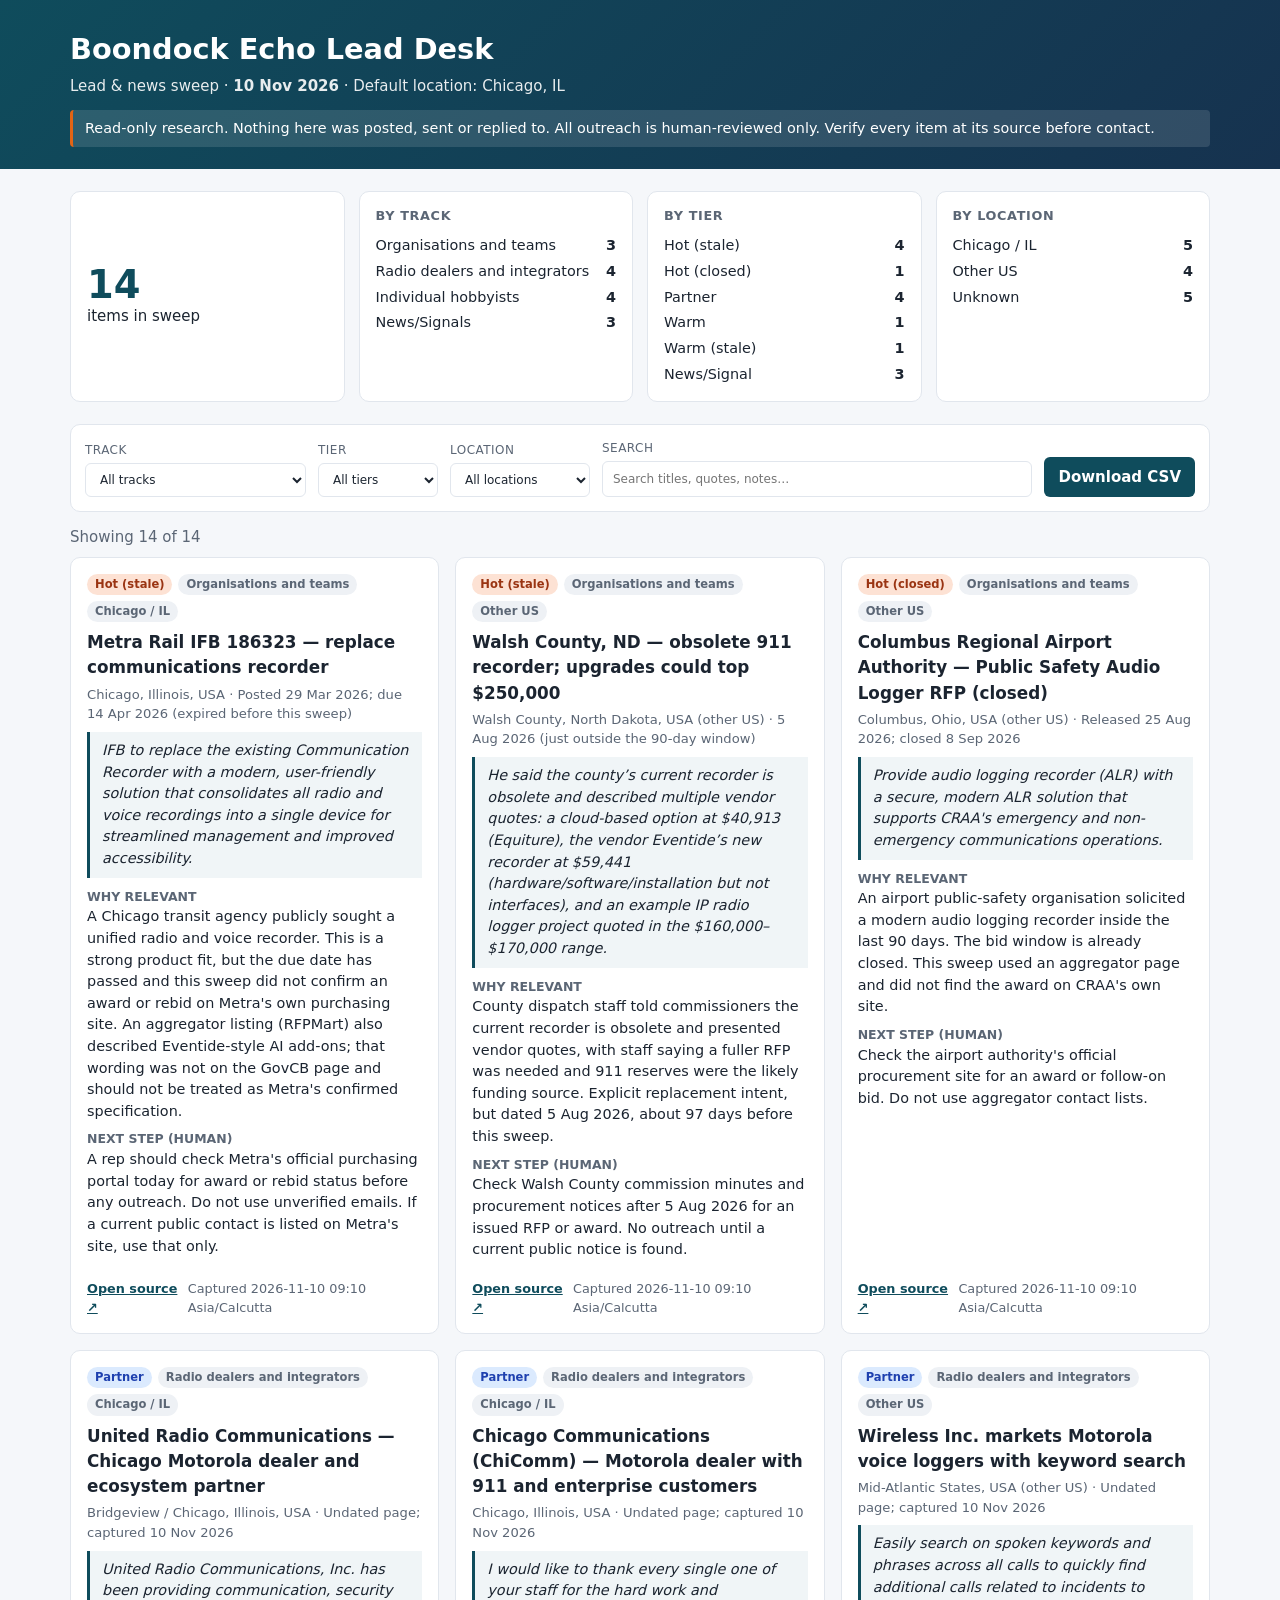
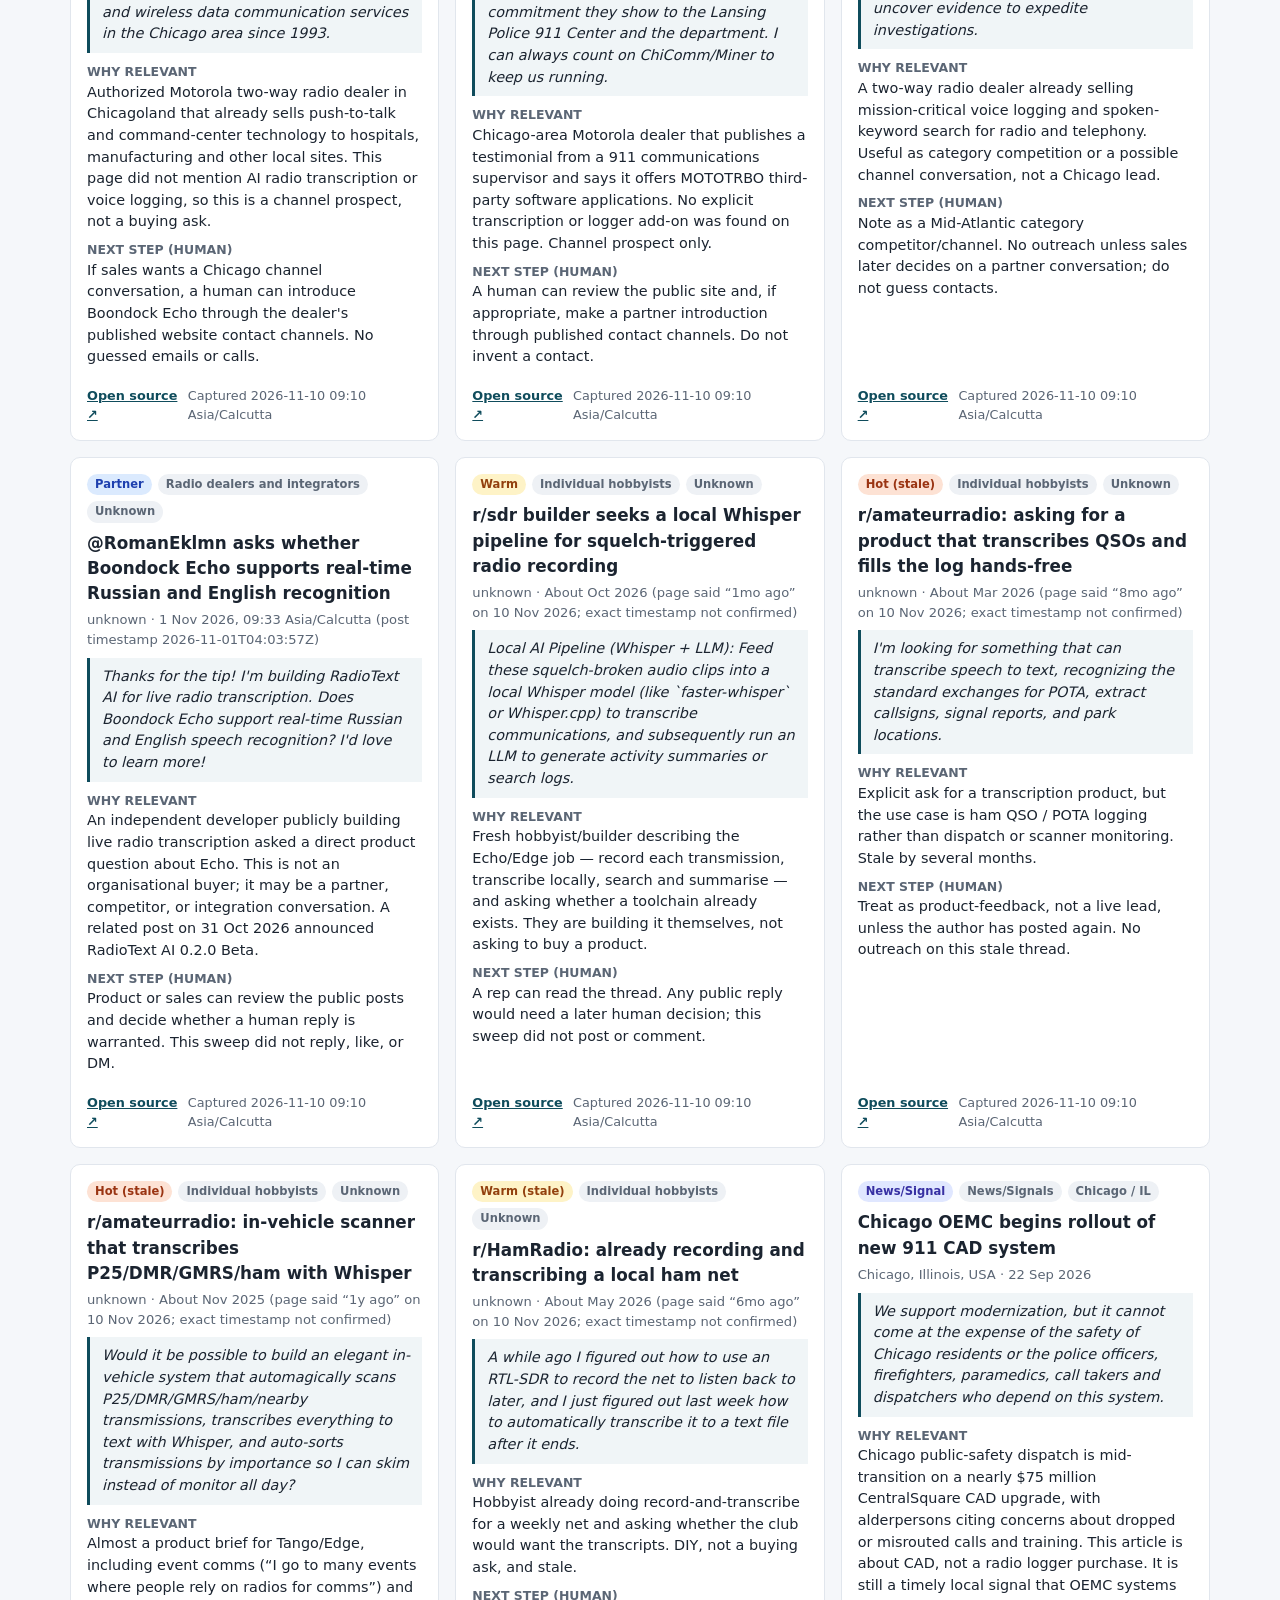
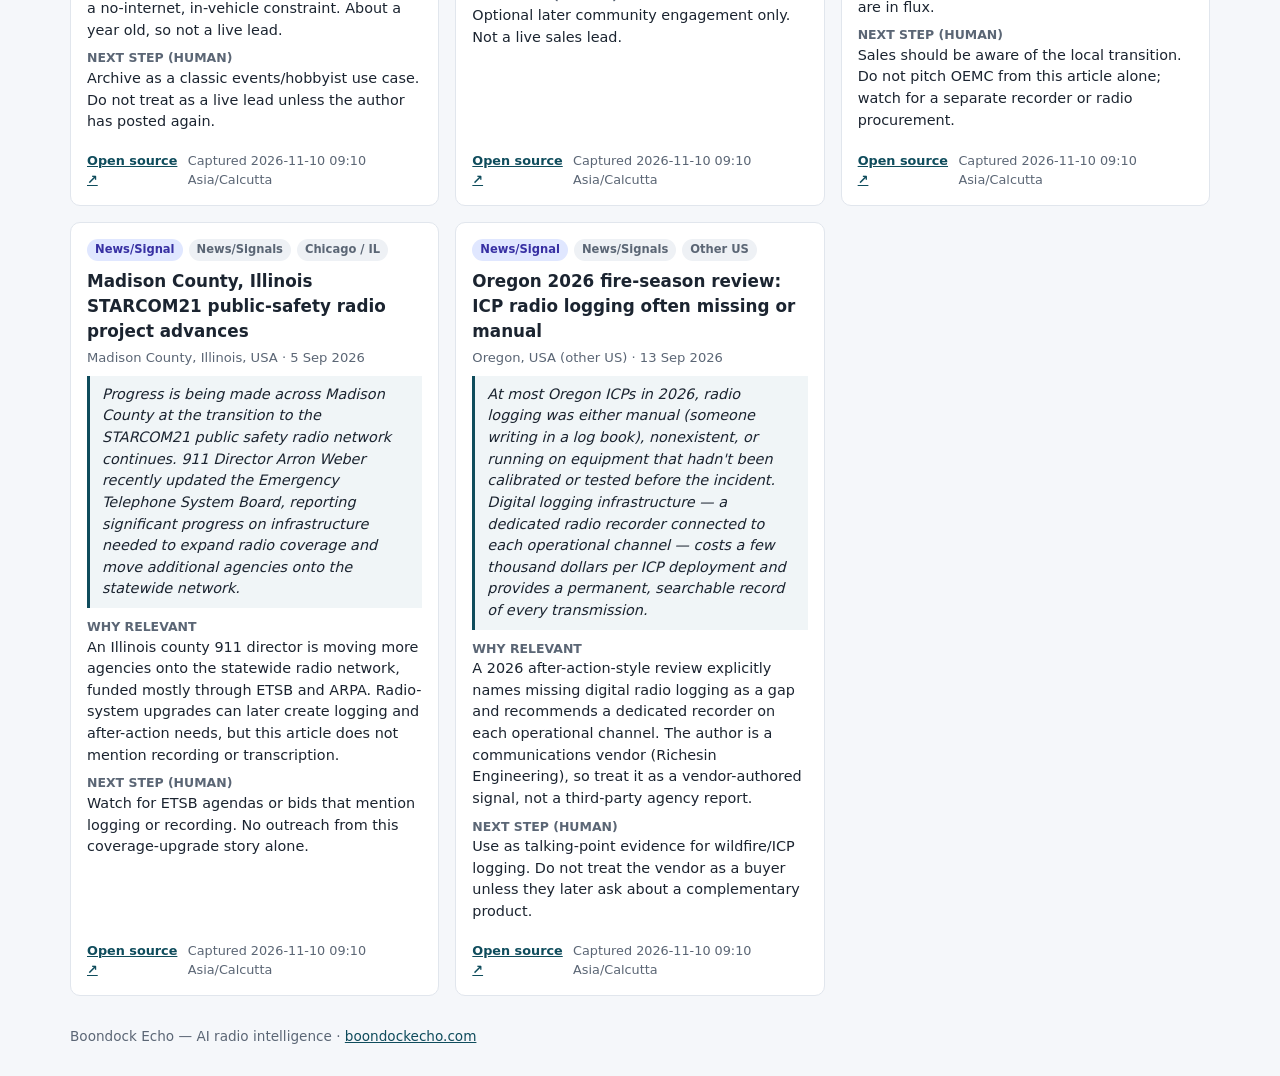
==== index.html @ 254ac1fb "Boondock Echo Lead Desk: static modular site with 10 Nov 2026 sweep" ====
<!doctype html>
<html lang="en">
<head>
<meta charset="utf-8">
<meta name="viewport" content="width=device-width, initial-scale=1">
<meta name="robots" content="noindex, nofollow">
<title>Boondock Echo Lead Desk</title>
<link rel="stylesheet" href="css/style.css">
</head>
<body>
<header class="hdr">
  <div class="wrap">
    <h1>Boondock Echo Lead Desk</h1>
    <p class="sub">Lead &amp; news sweep · <strong>10 Nov 2026</strong> · Default location: Chicago, IL</p>
    <p class="note">Read-only research. Nothing here was posted, sent or replied to. All outreach is human-reviewed only. Verify every item at its source before contact.</p>
  </div>
</header>
<main class="wrap">
  <section id="summary" class="summary" aria-label="Summary counts"></section>
  <section class="filters" aria-label="Filters">
    <label>Track <select id="f-track"><option value="">All tracks</option></select></label>
    <label>Tier <select id="f-tier"><option value="">All tiers</option></select></label>
    <label>Location <select id="f-loc">
      <option value="">All locations</option>
      <option value="chicago-il">Chicago / Illinois</option>
      <option value="other-us">Other US</option>
      <option value="unknown">Unknown</option>
    </select></label>
    <label class="grow">Search <input id="f-q" type="search" placeholder="Search titles, quotes, notes…"></label>
    <a id="csv-link" class="btn" href="data/sweep-2026-11-10.csv" download>Download CSV</a>
  </section>
  <p id="count" class="count"></p>
  <section id="leads" class="leads" aria-live="polite"></section>
</main>
<footer class="wrap foot">Boondock Echo — AI radio intelligence · <a href="https://boondockecho.com" target="_blank" rel="noopener noreferrer">boondockecho.com</a></footer>
<script type="module" src="js/main.js"></script>
</body>
</html>
---- css/style.css ----
:root{--bg:#f5f7fa;--card:#fff;--ink:#1b2430;--mute:#5b6675;--line:#e1e6ed;--brand:#0f4c5c;--accent:#e36414}
*{box-sizing:border-box}body{margin:0;font:15px/1.5 system-ui,-apple-system,Segoe UI,Roboto,sans-serif;background:var(--bg);color:var(--ink)}
.wrap{max-width:1180px;margin:0 auto;padding:0 20px}
.hdr{background:linear-gradient(135deg,#0f4c5c,#16324f);color:#fff;padding:28px 0 22px}
.hdr h1{margin:0 0 4px;font-size:1.8rem}.sub{margin:0;opacity:.9}.note{margin:12px 0 0;padding:8px 12px;background:rgba(255,255,255,.12);border-left:3px solid var(--accent);border-radius:4px;font-size:.9rem}
.summary{display:grid;grid-template-columns:repeat(auto-fit,minmax(220px,1fr));gap:14px;margin:22px 0}
.stat{background:var(--card);border:1px solid var(--line);border-radius:10px;padding:14px 16px}
.stat h3{margin:0 0 8px;font-size:.8rem;text-transform:uppercase;letter-spacing:.05em;color:var(--mute)}
.stat ul{list-style:none;margin:0;padding:0}.stat li{display:flex;justify-content:space-between;padding:2px 0;font-size:.9rem}
.stat.total{display:flex;flex-direction:column;justify-content:center;align-items:flex-start}.big{font-size:2.4rem;color:var(--brand);line-height:1}
.filters{display:flex;flex-wrap:wrap;gap:12px;align-items:flex-end;background:var(--card);border:1px solid var(--line);border-radius:10px;padding:14px}
.filters label{display:flex;flex-direction:column;font-size:.75rem;color:var(--mute);gap:4px;text-transform:uppercase;letter-spacing:.04em}
.filters .grow{flex:1;min-width:200px}
select,input{font:inherit;padding:8px 10px;border:1px solid var(--line);border-radius:6px;background:#fff;color:var(--ink);text-transform:none}
.btn{background:var(--brand);color:#fff;text-decoration:none;padding:9px 14px;border-radius:6px;font-weight:600}.btn:hover{background:#0b3a46}
.count{color:var(--mute);margin:14px 0 8px}
.leads{display:grid;grid-template-columns:repeat(auto-fill,minmax(340px,1fr));gap:16px;margin-bottom:30px}
.card{background:var(--card);border:1px solid var(--line);border-radius:10px;padding:16px;display:flex;flex-direction:column}
.card h2{font-size:1.05rem;margin:8px 0 4px}.card h2 a{color:var(--ink);text-decoration:none}.card h2 a:hover{color:var(--brand);text-decoration:underline}
.meta{color:var(--mute);font-size:.82rem;margin:0 0 8px}
blockquote{margin:0 0 10px;padding:8px 12px;border-left:3px solid var(--brand);background:#f0f5f7;font-style:italic;font-size:.9rem}
dl{margin:0 0 10px}.field dt{font-weight:600;font-size:.78rem;color:var(--mute);text-transform:uppercase}.field dd{margin:0 0 8px;font-size:.9rem}
.cfoot{margin-top:auto;display:flex;justify-content:space-between;align-items:center;gap:8px;font-size:.8rem;color:var(--mute)}
.src{color:var(--brand);font-weight:600}
.tags{display:flex;flex-wrap:wrap;gap:6px}.tag{font-size:.72rem;padding:2px 8px;border-radius:999px;background:#eef1f5;color:var(--mute);font-weight:600}
.tier-hot{background:#fde2d4;color:#9a3412}.tier-warm{background:#fef3c7;color:#92400e}.tier-partner{background:#dbeafe;color:#1e40af}.tier-news{background:#e0e7ff;color:#3730a3}
.empty{color:var(--mute);padding:20px}.foot{color:var(--mute);font-size:.85rem;padding-bottom:30px}.foot a{color:var(--brand)}
@media (max-width:600px){.leads{grid-template-columns:1fr}.hdr h1{font-size:1.4rem}.filters label{flex:1 1 45%}}
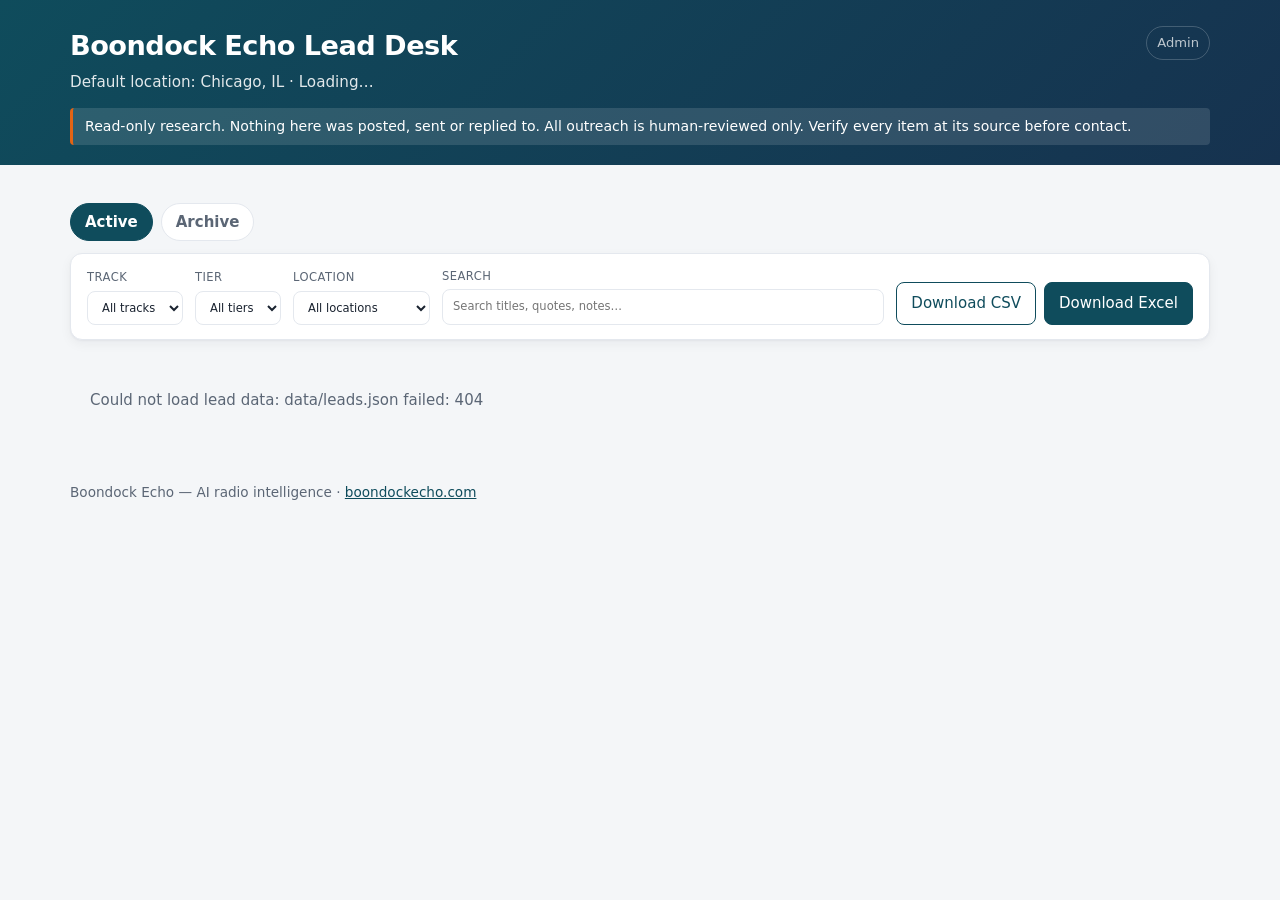
==== commit 0b4e8dc8: "Lead Desk: landscape cards, admin search page, Excel store Add the modular leaddesk Python package (" ====
--- a/index.html
+++ b/index.html
@@ -9,14 +9,23 @@
 </head>
 <body>
 <header class="hdr">
+  <div class="wrap hdr-top">
+    <div>
+      <h1>Boondock Echo Lead Desk</h1>
+      <p class="sub">Default location: Chicago, IL · <span id="last-updated">Loading…</span></p>
+    </div>
+    <a class="admin-link" href="admin.html">Admin</a>
+  </div>
   <div class="wrap">
-    <h1>Boondock Echo Lead Desk</h1>
-    <p class="sub">Lead &amp; news sweep · <strong>10 Nov 2026</strong> · Default location: Chicago, IL</p>
     <p class="note">Read-only research. Nothing here was posted, sent or replied to. All outreach is human-reviewed only. Verify every item at its source before contact.</p>
   </div>
 </header>
 <main class="wrap">
   <section id="summary" class="summary" aria-label="Summary counts"></section>
+  <nav class="tabs" aria-label="Lead lists">
+    <button type="button" id="tab-active" class="tab on" aria-pressed="true">Active</button>
+    <button type="button" id="tab-archive" class="tab" aria-pressed="false">Archive</button>
+  </nav>
   <section class="filters" aria-label="Filters">
     <label>Track <select id="f-track"><option value="">All tracks</option></select></label>
     <label>Tier <select id="f-tier"><option value="">All tiers</option></select></label>
@@ -27,7 +36,10 @@
       <option value="unknown">Unknown</option>
     </select></label>
     <label class="grow">Search <input id="f-q" type="search" placeholder="Search titles, quotes, notes…"></label>
-    <a id="csv-link" class="btn" href="data/sweep-2026-11-10.csv" download>Download CSV</a>
+    <div class="downloads">
+      <a id="csv-link" class="btn ghost" href="data/leads.csv" download>Download CSV</a>
+      <a id="xlsx-link" class="btn" href="data/leads.xlsx" download>Download Excel</a>
+    </div>
   </section>
   <p id="count" class="count"></p>
   <section id="leads" class="leads" aria-live="polite"></section>
--- a/css/style.css
+++ b/css/style.css
@@ -1,28 +1,92 @@
-:root{--bg:#f5f7fa;--card:#fff;--ink:#1b2430;--mute:#5b6675;--line:#e1e6ed;--brand:#0f4c5c;--accent:#e36414}
-*{box-sizing:border-box}body{margin:0;font:15px/1.5 system-ui,-apple-system,Segoe UI,Roboto,sans-serif;background:var(--bg);color:var(--ink)}
+:root{
+  --bg:#f4f6f8;
+  --card:#fff;
+  --ink:#1a2330;
+  --mute:#5b6675;
+  --line:#e4e8ee;
+  --brand:#0f4c5c;
+  --brand-2:#16324f;
+  --accent:#e36414;
+  --shadow:0 1px 2px rgba(16,24,40,.04), 0 4px 12px rgba(16,24,40,.05);
+}
+*{box-sizing:border-box}
+body{margin:0;font:15px/1.5 "Segoe UI",system-ui,-apple-system,Roboto,sans-serif;background:var(--bg);color:var(--ink)}
 .wrap{max-width:1180px;margin:0 auto;padding:0 20px}
-.hdr{background:linear-gradient(135deg,#0f4c5c,#16324f);color:#fff;padding:28px 0 22px}
-.hdr h1{margin:0 0 4px;font-size:1.8rem}.sub{margin:0;opacity:.9}.note{margin:12px 0 0;padding:8px 12px;background:rgba(255,255,255,.12);border-left:3px solid var(--accent);border-radius:4px;font-size:.9rem}
-.summary{display:grid;grid-template-columns:repeat(auto-fit,minmax(220px,1fr));gap:14px;margin:22px 0}
-.stat{background:var(--card);border:1px solid var(--line);border-radius:10px;padding:14px 16px}
-.stat h3{margin:0 0 8px;font-size:.8rem;text-transform:uppercase;letter-spacing:.05em;color:var(--mute)}
-.stat ul{list-style:none;margin:0;padding:0}.stat li{display:flex;justify-content:space-between;padding:2px 0;font-size:.9rem}
-.stat.total{display:flex;flex-direction:column;justify-content:center;align-items:flex-start}.big{font-size:2.4rem;color:var(--brand);line-height:1}
-.filters{display:flex;flex-wrap:wrap;gap:12px;align-items:flex-end;background:var(--card);border:1px solid var(--line);border-radius:10px;padding:14px}
-.filters label{display:flex;flex-direction:column;font-size:.75rem;color:var(--mute);gap:4px;text-transform:uppercase;letter-spacing:.04em}
+.hdr{background:linear-gradient(135deg,var(--brand),var(--brand-2));color:#fff;padding:26px 0 20px}
+.hdr-top{display:flex;justify-content:space-between;align-items:flex-start;gap:16px}
+.hdr h1{margin:0 0 4px;font-size:1.7rem;letter-spacing:-.02em;font-weight:650}
+.sub{margin:0;opacity:.88;font-size:.95rem}
+.note{margin:14px 0 0;padding:8px 12px;background:rgba(255,255,255,.12);border-left:3px solid var(--accent);border-radius:4px;font-size:.88rem}
+.note code{font-size:.86em}
+.admin-link{color:#fff;opacity:.72;font-size:.82rem;text-decoration:none;border:1px solid rgba(255,255,255,.28);padding:6px 10px;border-radius:999px;white-space:nowrap}
+.admin-link:hover{opacity:1;background:rgba(255,255,255,.1)}
+.summary{display:grid;grid-template-columns:repeat(auto-fit,minmax(200px,1fr));gap:12px;margin:22px 0 16px}
+.stat{background:var(--card);border:1px solid var(--line);border-radius:12px;padding:14px 16px;box-shadow:var(--shadow)}
+.stat h3{margin:0 0 8px;font-size:.74rem;text-transform:uppercase;letter-spacing:.06em;color:var(--mute)}
+.stat ul{list-style:none;margin:0;padding:0}
+.stat li{display:flex;justify-content:space-between;padding:2px 0;font-size:.9rem}
+.stat.total{display:flex;flex-direction:column;justify-content:center;gap:4px}
+.big{font-size:2.2rem;color:var(--brand);line-height:1;font-weight:700}
+.new-pill{display:inline-flex;align-items:center;gap:6px;background:#ecfdf3;color:#166534;font-size:.78rem;font-weight:700;padding:3px 9px;border-radius:999px}
+.tabs{display:flex;gap:8px;margin:0 0 12px}
+.tab{appearance:none;border:1px solid var(--line);background:#fff;color:var(--mute);border-radius:999px;padding:7px 14px;font:inherit;font-weight:600;cursor:pointer}
+.tab.on{background:var(--brand);color:#fff;border-color:var(--brand)}
+.filters{display:flex;flex-wrap:wrap;gap:12px;align-items:flex-end;background:var(--card);border:1px solid var(--line);border-radius:12px;padding:14px 16px;box-shadow:var(--shadow)}
+.filters label{display:flex;flex-direction:column;font-size:.72rem;color:var(--mute);gap:4px;text-transform:uppercase;letter-spacing:.04em}
 .filters .grow{flex:1;min-width:200px}
-select,input{font:inherit;padding:8px 10px;border:1px solid var(--line);border-radius:6px;background:#fff;color:var(--ink);text-transform:none}
-.btn{background:var(--brand);color:#fff;text-decoration:none;padding:9px 14px;border-radius:6px;font-weight:600}.btn:hover{background:#0b3a46}
-.count{color:var(--mute);margin:14px 0 8px}
-.leads{display:grid;grid-template-columns:repeat(auto-fill,minmax(340px,1fr));gap:16px;margin-bottom:30px}
-.card{background:var(--card);border:1px solid var(--line);border-radius:10px;padding:16px;display:flex;flex-direction:column}
-.card h2{font-size:1.05rem;margin:8px 0 4px}.card h2 a{color:var(--ink);text-decoration:none}.card h2 a:hover{color:var(--brand);text-decoration:underline}
-.meta{color:var(--mute);font-size:.82rem;margin:0 0 8px}
-blockquote{margin:0 0 10px;padding:8px 12px;border-left:3px solid var(--brand);background:#f0f5f7;font-style:italic;font-size:.9rem}
-dl{margin:0 0 10px}.field dt{font-weight:600;font-size:.78rem;color:var(--mute);text-transform:uppercase}.field dd{margin:0 0 8px;font-size:.9rem}
-.cfoot{margin-top:auto;display:flex;justify-content:space-between;align-items:center;gap:8px;font-size:.8rem;color:var(--mute)}
-.src{color:var(--brand);font-weight:600}
-.tags{display:flex;flex-wrap:wrap;gap:6px}.tag{font-size:.72rem;padding:2px 8px;border-radius:999px;background:#eef1f5;color:var(--mute);font-weight:600}
-.tier-hot{background:#fde2d4;color:#9a3412}.tier-warm{background:#fef3c7;color:#92400e}.tier-partner{background:#dbeafe;color:#1e40af}.tier-news{background:#e0e7ff;color:#3730a3}
-.empty{color:var(--mute);padding:20px}.foot{color:var(--mute);font-size:.85rem;padding-bottom:30px}.foot a{color:var(--brand)}
-@media (max-width:600px){.leads{grid-template-columns:1fr}.hdr h1{font-size:1.4rem}.filters label{flex:1 1 45%}}
+select,input,textarea{font:inherit;padding:8px 10px;border:1px solid var(--line);border-radius:8px;background:#fff;color:var(--ink);text-transform:none;width:100%}
+textarea{resize:vertical;line-height:1.45}
+.downloads{display:flex;gap:8px;flex-wrap:wrap}
+.btn{background:var(--brand);color:#fff;text-decoration:none;padding:9px 14px;border-radius:8px;font-weight:600;border:1px solid var(--brand);display:inline-flex;align-items:center;justify-content:center;cursor:pointer;font:inherit}
+.btn:hover{background:#0b3a46}
+.btn.ghost{background:#fff;color:var(--brand)}
+.btn.ghost:hover{background:#f0f5f7}
+.btn.done{background:#fff;color:#9a3412;border-color:#f4c7b0}
+.btn.done:hover{background:#fff4ed}
+.count{color:var(--mute);margin:14px 0 10px}
+.leads{display:flex;flex-direction:column;gap:12px;margin-bottom:36px}
+.card{background:var(--card);border:1px solid var(--line);border-radius:14px;padding:16px 18px;display:grid;grid-template-columns:170px minmax(0,1fr) 190px;gap:16px 22px;box-shadow:var(--shadow);align-items:start}
+.card.leaving{opacity:.35;transition:opacity .2s ease}
+.card-left,.card-right{display:flex;flex-direction:column;gap:8px}
+.card-right{align-items:flex-end;text-align:right}
+.card h2{font-size:1.05rem;margin:0 0 6px;line-height:1.35;letter-spacing:-.01em;font-weight:650}
+.card h2 a{color:var(--ink);text-decoration:none}
+.card h2 a:hover{color:var(--brand);text-decoration:underline}
+.quote-line{margin:0 0 8px;color:#334155;font-style:italic;white-space:nowrap;overflow:hidden;text-overflow:ellipsis}
+.quote-line::before{content:"“"}
+.quote-line::after{content:"”"}
+.why{margin:0;color:var(--mute);font-size:.9rem;display:-webkit-box;-webkit-line-clamp:2;-webkit-box-orient:vertical;overflow:hidden}
+.next{margin:6px 0 0;color:var(--mute);font-size:.8rem}
+.meta-date{color:var(--mute);font-size:.8rem}
+.loc{font-size:.86rem;color:var(--ink);font-weight:600}
+.card-actions{display:flex;flex-wrap:wrap;gap:8px;justify-content:flex-end}
+.tags{display:flex;flex-wrap:wrap;gap:6px}
+.tag{font-size:.7rem;padding:3px 8px;border-radius:999px;background:#eef1f5;color:var(--mute);font-weight:700;letter-spacing:.02em}
+.tier-hot{background:#fde2d4;color:#9a3412}
+.tier-warm{background:#fef3c7;color:#92400e}
+.tier-partner{background:#dbeafe;color:#1e40af}
+.tier-news{background:#e0e7ff;color:#3730a3}
+.empty{color:var(--mute);padding:20px}
+.foot{color:var(--mute);font-size:.85rem;padding-bottom:30px}
+.foot a{color:var(--brand)}
+.admin{padding-bottom:40px}
+.admin-form{display:flex;flex-direction:column;gap:16px;background:var(--card);border:1px solid var(--line);border-radius:14px;padding:20px;box-shadow:var(--shadow);margin-bottom:30px}
+.admin-form fieldset{border:1px solid var(--line);border-radius:12px;padding:12px 14px;display:grid;gap:12px}
+.admin-form legend{padding:0 6px;font-weight:700;color:var(--brand)}
+.admin-form label,.admin-form fieldset label{display:flex;flex-direction:column;gap:6px;font-size:.78rem;font-weight:700;text-transform:uppercase;letter-spacing:.04em;color:var(--mute)}
+.hint{display:block;font-weight:500;text-transform:none;letter-spacing:0;color:var(--mute);font-size:.8rem;margin-top:2px}
+.admin-grid{display:grid;grid-template-columns:1fr 1fr;gap:14px}
+.admin-actions{display:flex;flex-wrap:wrap;gap:10px;align-items:center}
+.minutes{max-width:220px}
+@media (max-width:860px){
+  .card{grid-template-columns:1fr}
+  .card-right{align-items:flex-start;text-align:left}
+  .card-actions{justify-content:flex-start}
+  .admin-grid{grid-template-columns:1fr}
+}
+@media (max-width:600px){
+  .hdr h1{font-size:1.35rem}
+  .hdr-top{flex-direction:column}
+  .filters label{flex:1 1 45%}
+  .quote-line{white-space:normal;display:-webkit-box;-webkit-line-clamp:2;-webkit-box-orient:vertical}
+}
